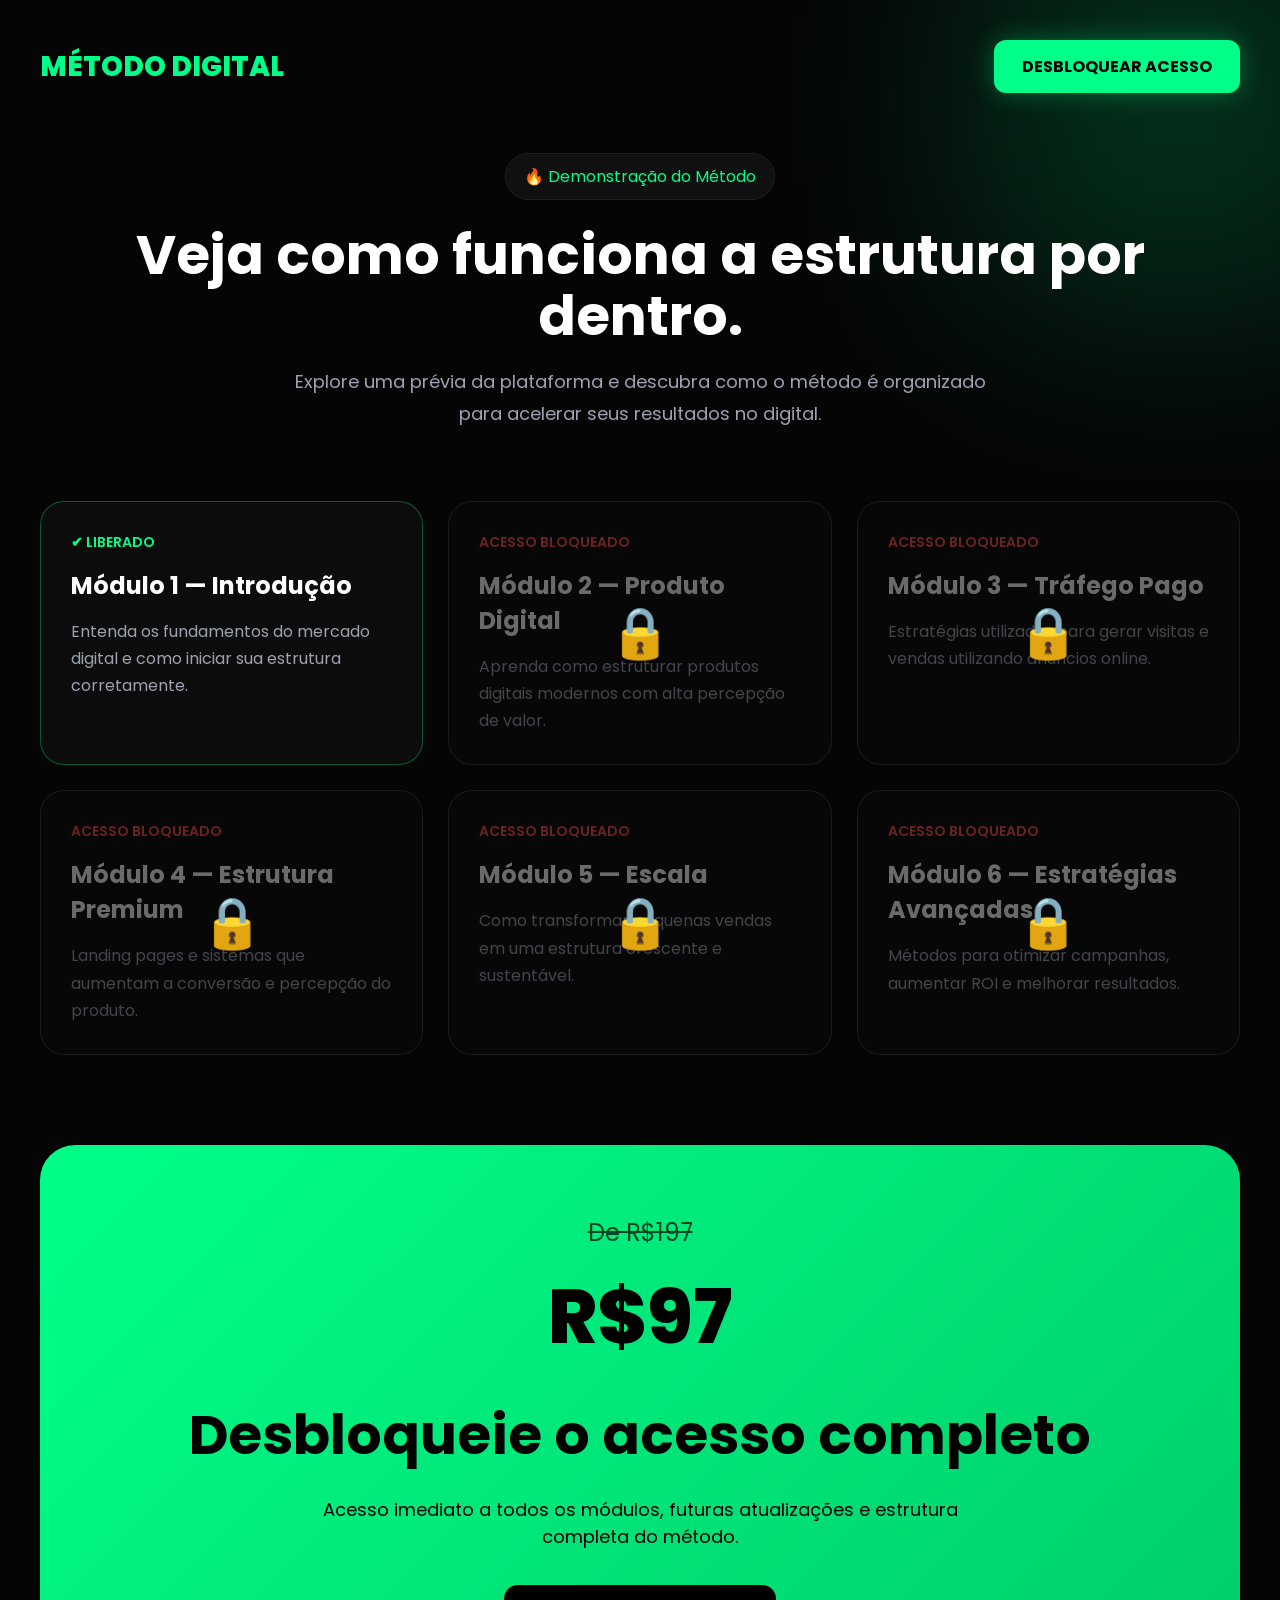
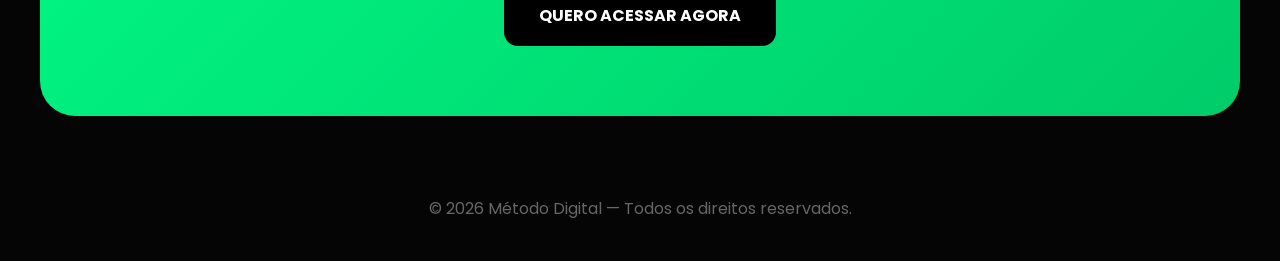
==== metodos.html @ 4ae4d3b5 "first commit" ====
<!DOCTYPE html>
<html lang="pt-br">
<head>
<meta charset="UTF-8">
<meta name="viewport" content="width=device-width, initial-scale=1.0">

<title>Demonstração do Método</title>

<link rel="preconnect" href="https://fonts.googleapis.com">
<link href="https://fonts.googleapis.com/css2?family=Poppins:wght@300;400;500;600;700;800&display=swap" rel="stylesheet">

<style>

*{
margin:0;
padding:0;
box-sizing:border-box;
font-family:'Poppins',sans-serif;
}

body{
background:#050505;
color:white;
padding:40px 20px;
overflow-x:hidden;
}

body::before{
content:'';
position:fixed;
width:400px;
height:400px;
background:#00ff8830;
filter:blur(120px);
top:-100px;
right:-100px;
z-index:-1;
}

.container{
max-width:1200px;
margin:auto;
}

.top{
display:flex;
justify-content:space-between;
align-items:center;
margin-bottom:60px;
flex-wrap:wrap;
gap:20px;
}

.logo{
font-size:28px;
font-weight:800;
color:#00ff88;
}

.btn{
background:#00ff88;
color:#000;
padding:14px 28px;
border-radius:12px;
font-weight:700;
text-decoration:none;
display:inline-block;
transition:0.3s;
box-shadow:0 0 25px #00ff8850;
}

.btn:hover{
transform:translateY(-3px);
}

.hero{
text-align:center;
margin-bottom:70px;
}

.badge{
display:inline-block;
padding:10px 18px;
border-radius:999px;
background:#101010;
border:1px solid #1f1f1f;
color:#00ff88;
margin-bottom:25px;
}

.hero h1{
font-size:55px;
line-height:1.1;
margin-bottom:20px;
}

.hero p{
max-width:700px;
margin:auto;
color:#9ca3af;
line-height:1.8;
font-size:18px;
}

.modules{
display:grid;
grid-template-columns:repeat(auto-fit,minmax(300px,1fr));
gap:25px;
margin-top:50px;
}

.module{
background:rgba(255,255,255,0.03);
border:1px solid rgba(255,255,255,0.06);
padding:30px;
border-radius:24px;
position:relative;
overflow:hidden;
transition:0.3s;
}

.module:hover{
transform:translateY(-5px);
border-color:#00ff8850;
}

.module.free{
border-color:#00ff8850;
}

.module.free .status{
color:#00ff88;
}

.module.locked::before{
content:'';
position:absolute;
inset:0;
backdrop-filter:blur(6px);
background:rgba(0,0,0,0.35);
}

.module.locked .content{
opacity:0.4;
}

.lock{
position:absolute;
top:50%;
left:50%;
transform:translate(-50%,-50%);
font-size:50px;
z-index:2;
}

.status{
font-size:14px;
margin-bottom:15px;
color:#ff4d4d;
font-weight:600;
}

.module h3{
font-size:24px;
margin-bottom:15px;
}

.module p{
color:#9ca3af;
line-height:1.7;
}

.cta{
margin-top:90px;
background:linear-gradient(135deg,#00ff88,#00cc6a);
padding:70px;
border-radius:35px;
text-align:center;
color:#000;
}

.cta h2{
font-size:55px;
margin-bottom:20px;
}

.cta p{
font-size:18px;
margin-bottom:35px;
max-width:700px;
margin-left:auto;
margin-right:auto;
}

.price{
font-size:75px;
font-weight:800;
margin-bottom:20px;
}

.old{
text-decoration:line-through;
opacity:0.7;
font-size:24px;
margin-bottom:10px;
}

.buy-btn{
background:#000;
color:#fff;
padding:18px 35px;
border-radius:14px;
display:inline-block;
text-decoration:none;
font-weight:700;
transition:0.3s;
}

.buy-btn:hover{
transform:scale(1.05);
}

footer{
text-align:center;
margin-top:80px;
color:#666;
}

@media(max-width:768px){

.hero h1{
font-size:42px;
}

.cta h2{
font-size:40px;
}

.price{
font-size:55px;
}

}

</style>
</head>

<script>

// Bloquear botão direito
document.addEventListener('contextmenu', event => event.preventDefault());

// Bloquear teclas comuns de inspeção
document.onkeydown = function(e) {

  // F12
  if (e.keyCode == 123) {
    return false;
  }

  // CTRL + SHIFT + I
  if (e.ctrlKey && e.shiftKey && e.keyCode == 73) {
    return false;
  }

  // CTRL + SHIFT + J
  if (e.ctrlKey && e.shiftKey && e.keyCode == 74) {
    return false;
  }

  // CTRL + U
  if (e.ctrlKey && e.keyCode == 85) {
    return false;
  }

};

// Detectar DevTools aberto
setInterval(function() {

  const widthThreshold = window.outerWidth - window.innerWidth > 160;
  const heightThreshold = window.outerHeight - window.innerHeight > 160;

  if (widthThreshold || heightThreshold) {

    document.body.innerHTML = `
      <div style="
      background:#000;
      color:#00ff88;
      height:100vh;
      display:flex;
      align-items:center;
      justify-content:center;
      font-family:Arial;
      font-size:30px;
      ">
      Acesso bloqueado.
      </div>
    `;

  }

}, 1000);

</script>

<body>

<div class="container">

<div class="top">

<div class="logo">
MÉTODO DIGITAL
</div>

<a href="SEU_LINK_KIWIFY" class="btn">
DESBLOQUEAR ACESSO
</a>

</div>

<section class="hero">

<div class="badge">
🔥 Demonstração do Método
</div>

<h1>
Veja como funciona a estrutura por dentro.
</h1>

<p>
Explore uma prévia da plataforma e descubra como o método é organizado para acelerar seus resultados no digital.
</p>

</section>

<section class="modules">

<div class="module free">

<div class="content">

<div class="status">
✔ LIBERADO
</div>

<h3>
Módulo 1 — Introdução
</h3>

<p>
Entenda os fundamentos do mercado digital e como iniciar sua estrutura corretamente.
</p>

</div>

</div>

<div class="module locked">

<div class="lock">
🔒
</div>

<div class="content">

<div class="status">
ACESSO BLOQUEADO
</div>

<h3>
Módulo 2 — Produto Digital
</h3>

<p>
Aprenda como estruturar produtos digitais modernos com alta percepção de valor.
</p>

</div>

</div>

<div class="module locked">

<div class="lock">
🔒
</div>

<div class="content">

<div class="status">
ACESSO BLOQUEADO
</div>

<h3>
Módulo 3 — Tráfego Pago
</h3>

<p>
Estratégias utilizadas para gerar visitas e vendas utilizando anúncios online.
</p>

</div>

</div>

<div class="module locked">

<div class="lock">
🔒
</div>

<div class="content">

<div class="status">
ACESSO BLOQUEADO
</div>

<h3>
Módulo 4 — Estrutura Premium
</h3>

<p>
Landing pages e sistemas que aumentam a conversão e percepção do produto.
</p>

</div>

</div>

<div class="module locked">

<div class="lock">
🔒
</div>

<div class="content">

<div class="status">
ACESSO BLOQUEADO
</div>

<h3>
Módulo 5 — Escala
</h3>

<p>
Como transformar pequenas vendas em uma estrutura crescente e sustentável.
</p>

</div>

</div>

<div class="module locked">

<div class="lock">
🔒
</div>

<div class="content">

<div class="status">
ACESSO BLOQUEADO
</div>

<h3>
Módulo 6 — Estratégias Avançadas
</h3>

<p>
Métodos para otimizar campanhas, aumentar ROI e melhorar resultados.
</p>

</div>

</div>

</section>

<section class="cta">

<div class="old">
De R$197
</div>

<div class="price">
R$97
</div>

<h2>
Desbloqueie o acesso completo
</h2>

<p>
Acesso imediato a todos os módulos, futuras atualizações e estrutura completa do método.
</p>

<a href="SEU_LINK_KIWIFY" class="buy-btn">
QUERO ACESSAR AGORA
</a>

</section>

<footer>
© 2026 Método Digital — Todos os direitos reservados.
</footer>

</div>

</body>
</html>
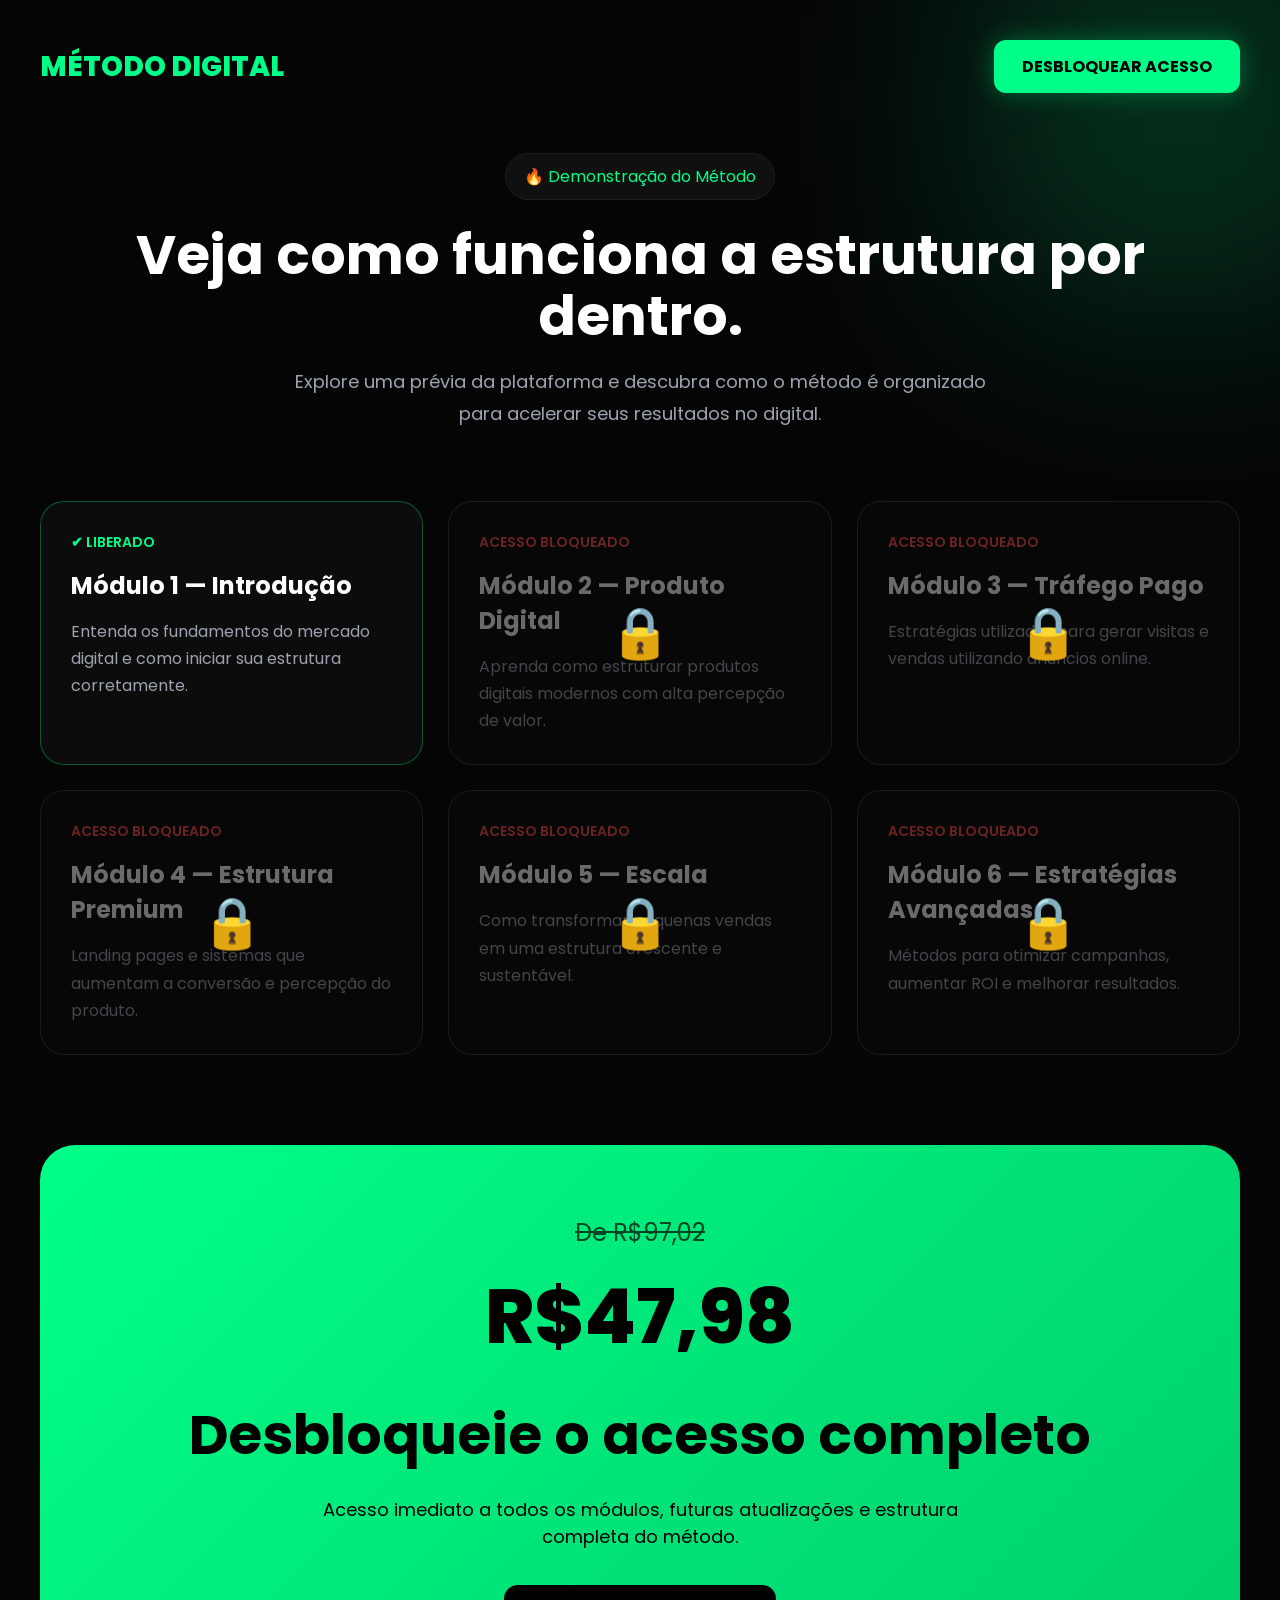
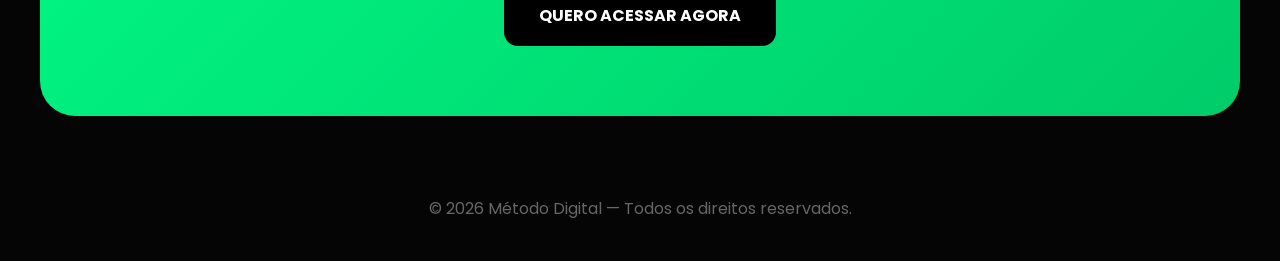
==== commit 28a9f87a: "Update prices in metodos.html" ====
--- a/metodos.html
+++ b/metodos.html
@@ -8,7 +8,7 @@
 
 <link rel="preconnect" href="https://fonts.googleapis.com">
 <link href="https://fonts.googleapis.com/css2?family=Poppins:wght@300;400;500;600;700;800&display=swap" rel="stylesheet">
-
+<link rel="icon" type="image/png" href="favicon2.png">
 <style>
 
 *{
@@ -252,28 +252,6 @@
 
 // Bloquear teclas comuns de inspeção
 document.onkeydown = function(e) {
-
-  // F12
-  if (e.keyCode == 123) {
-    return false;
-  }
-
-  // CTRL + SHIFT + I
-  if (e.ctrlKey && e.shiftKey && e.keyCode == 73) {
-    return false;
-  }
-
-  // CTRL + SHIFT + J
-  if (e.ctrlKey && e.shiftKey && e.keyCode == 74) {
-    return false;
-  }
-
-  // CTRL + U
-  if (e.ctrlKey && e.keyCode == 85) {
-    return false;
-  }
-
-};
 
 // Detectar DevTools aberto
 setInterval(function() {
@@ -483,11 +461,11 @@
 <section class="cta">
 
 <div class="old">
-De R$197
+De R$97,02
 </div>
 
 <div class="price">
-R$97
+R$47,98
 </div>
 
 <h2>
@@ -511,4 +489,4 @@
 </div>
 
 </body>
-</html>+</html>
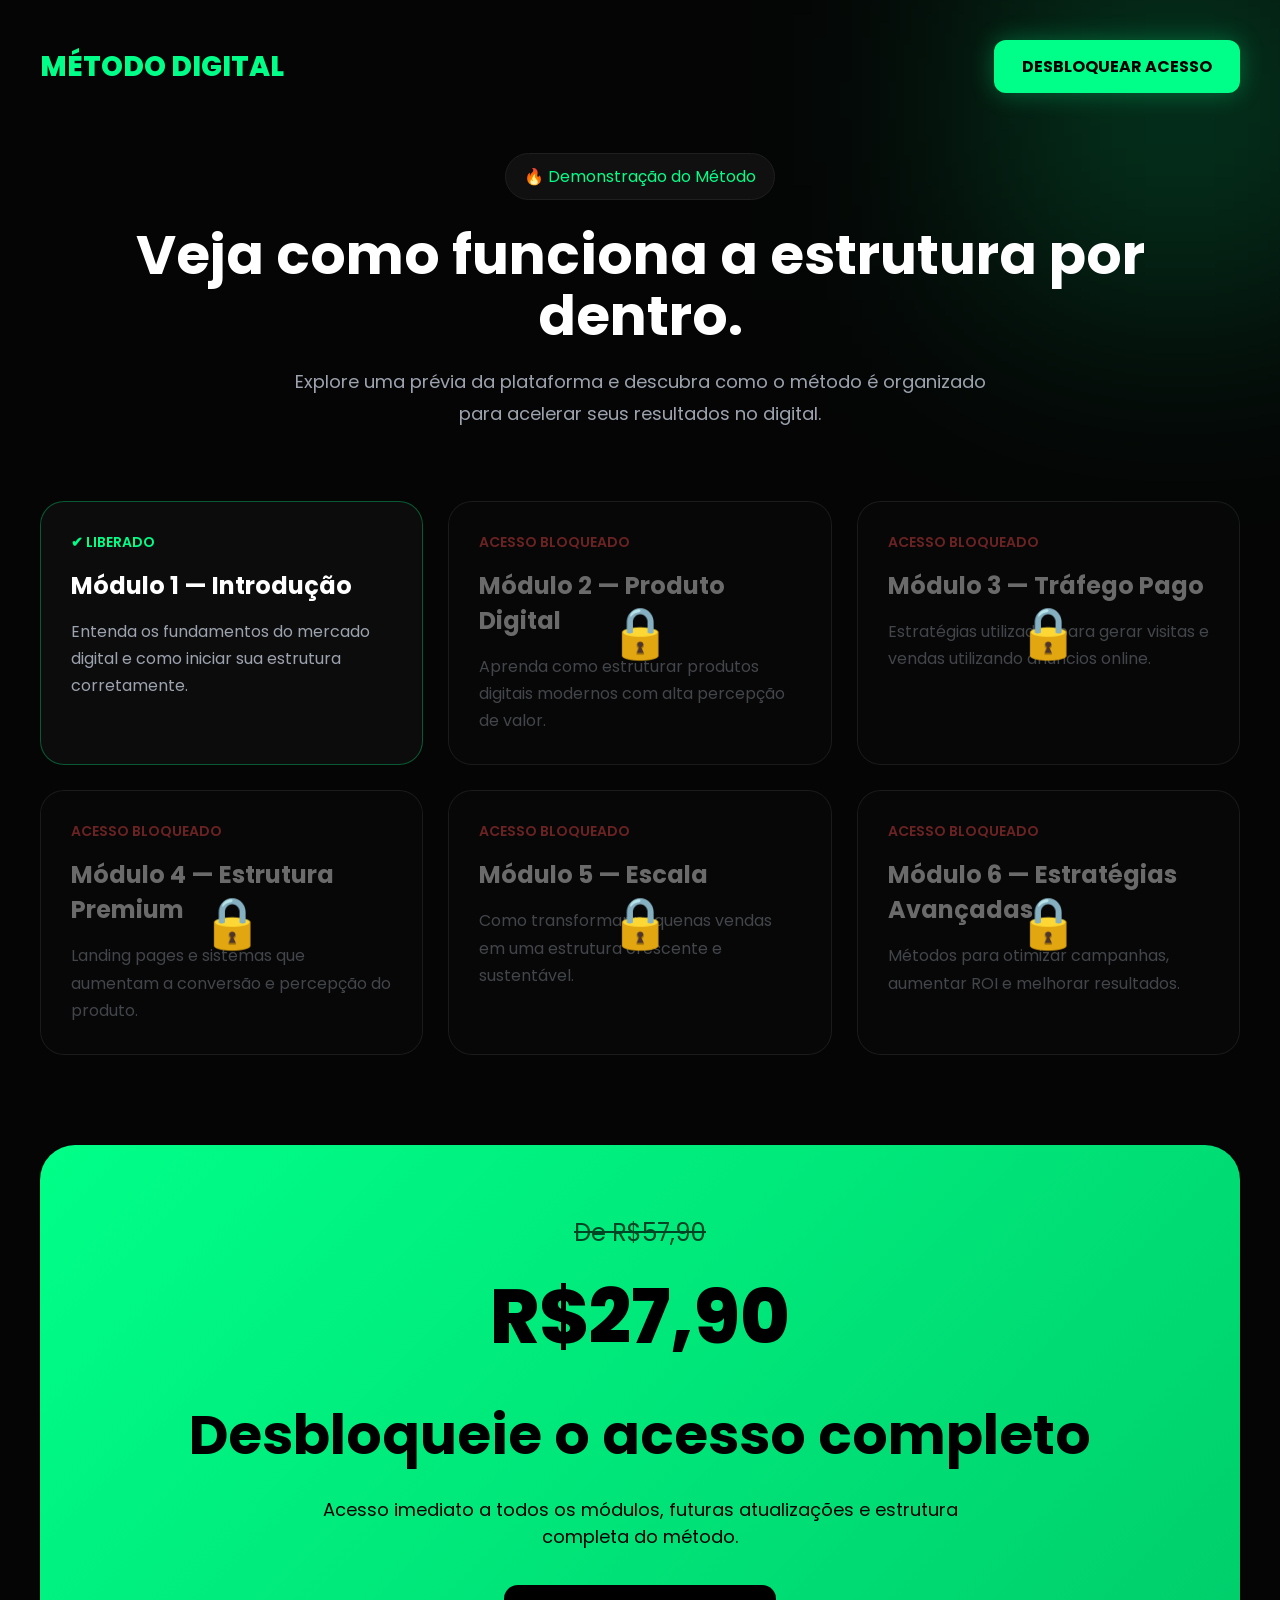
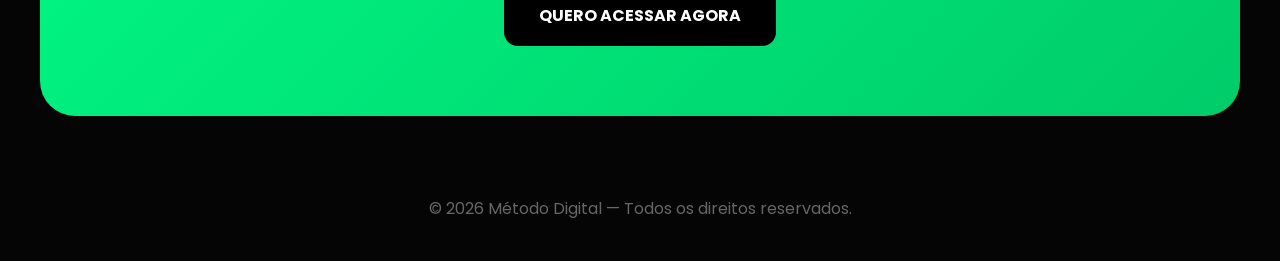
==== commit 0e736ac1: "Update pricing and link in metodos.html" ====
--- a/metodos.html
+++ b/metodos.html
@@ -292,7 +292,7 @@
 MÉTODO DIGITAL
 </div>
 
-<a href="SEU_LINK_KIWIFY" class="btn">
+<a href="https://pay.cakto.com.br/ee78aow_877758" class="btn">
 DESBLOQUEAR ACESSO
 </a>
 
@@ -461,11 +461,11 @@
 <section class="cta">
 
 <div class="old">
-De R$97,02
+De R$57,90
 </div>
 
 <div class="price">
-R$47,98
+R$27,90
 </div>
 
 <h2>
@@ -476,7 +476,7 @@
 Acesso imediato a todos os módulos, futuras atualizações e estrutura completa do método.
 </p>
 
-<a href="SEU_LINK_KIWIFY" class="buy-btn">
+<a href="https://pay.cakto.com.br/3a5ni9o" class="buy-btn">
 QUERO ACESSAR AGORA
 </a>
 
